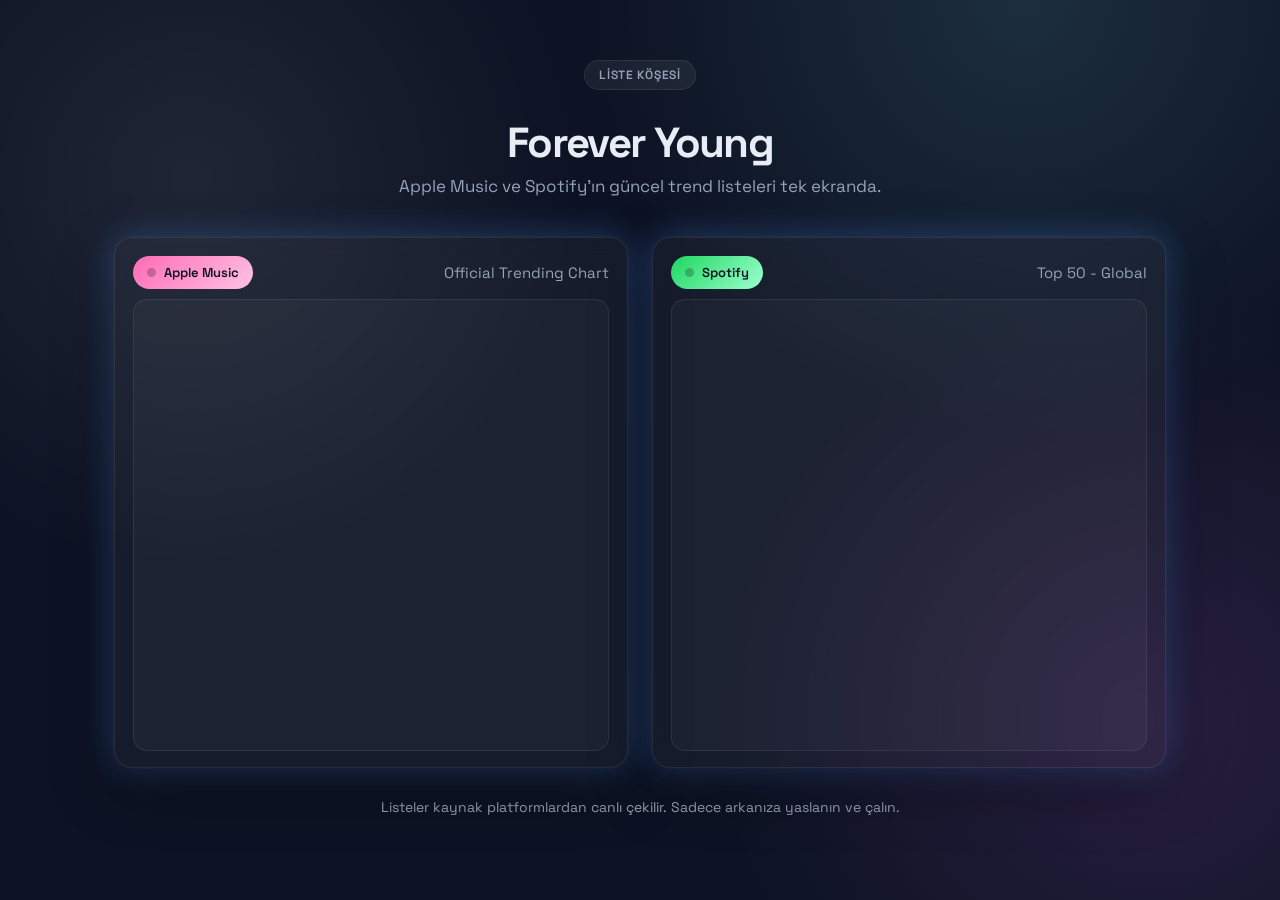
==== index.html @ 12dc8593 "1" ====
<!DOCTYPE html>
<html lang="tr">
<head>
  <meta charset="UTF-8">
  <meta name="viewport" content="width=device-width, initial-scale=1.0">
  <title>Forever Young</title>
  <link rel="preconnect" href="https://fonts.googleapis.com">
  <link rel="preconnect" href="https://fonts.gstatic.com" crossorigin>
  <link href="https://fonts.googleapis.com/css2?family=Space+Grotesk:wght@400;500;600&display=swap" rel="stylesheet">
  <link rel="stylesheet" href="style.css">
</head>
<body>
  <main class="layout">
    <header class="hero">
      <p class="eyebrow">Liste Köşesi</p>
      <h1>Forever Young</h1>
      <p class="lede">Apple Music ve Spotify'ın güncel trend listeleri tek ekranda.</p>
    </header>

    <section class="grid">
      <article class="card">
        <div class="card__top">
          <span class="pill pill--apple">Apple Music</span>
          <p class="card__title">Official Trending Chart</p>
        </div>
        <div class="frame">
          <iframe allow="autoplay *; encrypted-media *;" frameborder="0" height="450"
            src="https://embed.music.apple.com/gb/playlist/official-trending-chart/pl.8382eff1ac624044bc6a63685074797e">
          </iframe>
        </div>
      </article>

      <article class="card">
        <div class="card__top">
          <span class="pill pill--spotify">Spotify</span>
          <p class="card__title">Top 50 - Global</p>
        </div>
        <div class="frame">
          <iframe
            src="https://open.spotify.com/embed/playlist/37i9dQZEVXbNG2KDcFcKOF?utm_source=generator"
            width="100%" height="450" frameborder="0"
            allow="autoplay; clipboard-write; encrypted-media; fullscreen; picture-in-picture">
          </iframe>
        </div>
      </article>
    </section>

    <p class="caption">Listeler kaynak platformlardan canlı çekilir. Sadece arkanıza yaslanın ve çalın.</p>
  </main>
</body>
</html>
---- style.css ----
:root {
    --bg: #0d1324;
    --panel: rgba(255, 255, 255, 0.04);
    --stroke: rgba(255, 255, 255, 0.08);
    --glow: rgba(86, 151, 255, 0.35);
    --text: #e8ecf4;
    --muted: #94a3b8;
    --accent: #88f1ff;
    --accent-2: #e86bff;
}

* {
    box-sizing: border-box;
}

body {
    margin: 0;
    min-height: 100vh;
    font-family: 'Space Grotesk', 'Manrope', sans-serif;
    background: radial-gradient(circle at 15% 20%, rgba(255, 255, 255, 0.08), transparent 30%),
                radial-gradient(circle at 80% 0%, rgba(136, 241, 255, 0.12), transparent 32%),
                radial-gradient(circle at 90% 80%, rgba(232, 107, 255, 0.12), transparent 32%),
                var(--bg);
    color: var(--text);
}

.layout {
    max-width: 1100px;
    margin: 0 auto;
    padding: 48px 24px 64px;
}

.hero {
    text-align: center;
    margin-bottom: 40px;
}

.eyebrow {
    display: inline-flex;
    align-items: center;
    gap: 8px;
    padding: 6px 14px;
    border-radius: 999px;
    background: rgba(255, 255, 255, 0.06);
    border: 1px solid var(--stroke);
    color: var(--muted);
    letter-spacing: 0.06em;
    text-transform: uppercase;
    font-size: 12px;
    font-weight: 600;
}

.hero h1 {
    margin: 14px 0 6px;
    font-size: 42px;
    letter-spacing: -0.04em;
}

.lede {
    margin: 0 auto;
    max-width: 540px;
    color: var(--muted);
    font-size: 17px;
}

.grid {
    display: grid;
    grid-template-columns: repeat(auto-fit, minmax(320px, 1fr));
    gap: 24px;
}

.card {
    background: var(--panel);
    border: 1px solid var(--stroke);
    border-radius: 18px;
    padding: 18px 18px 16px;
    box-shadow:
        0 20px 60px rgba(0, 0, 0, 0.35),
        0 0 0 1px rgba(255, 255, 255, 0.02),
        0 0 35px 0 var(--glow);
    backdrop-filter: blur(10px);
    transition: transform 160ms ease, box-shadow 160ms ease, border-color 160ms ease;
}

.card:hover {
    transform: translateY(-4px);
    border-color: rgba(255, 255, 255, 0.18);
    box-shadow:
        0 26px 70px rgba(0, 0, 0, 0.45),
        0 0 0 1px rgba(255, 255, 255, 0.05),
        0 0 45px 0 var(--glow);
}

.card__top {
    display: flex;
    justify-content: space-between;
    align-items: center;
    gap: 12px;
    margin-bottom: 10px;
}

.card__title {
    margin: 0;
    color: var(--muted);
    font-size: 15px;
}

.pill {
    display: inline-flex;
    align-items: center;
    gap: 8px;
    padding: 8px 14px;
    border-radius: 999px;
    font-weight: 600;
    font-size: 13px;
    color: #0d1324;
    background: linear-gradient(135deg, #fff, var(--accent));
}

.pill::before {
    content: "";
    width: 9px;
    height: 9px;
    border-radius: 50%;
    background: #0d1324;
    opacity: 0.25;
}

.pill--spotify {
    background: linear-gradient(135deg, #1ed760, #9cffd0);
}

.pill--apple {
    background: linear-gradient(135deg, #ff6bb5, #ffc2e4);
}

.frame {
    border-radius: 14px;
    overflow: hidden;
    border: 1px solid var(--stroke);
    background: rgba(255, 255, 255, 0.03);
}

.frame iframe {
    width: 100%;
    border: none;
    display: block;
}

.caption {
    margin-top: 30px;
    text-align: center;
    color: var(--muted);
    font-size: 14px;
}

@media (max-width: 700px) {
    .hero h1 {
        font-size: 32px;
    }

    .lede {
        font-size: 15px;
    }
}
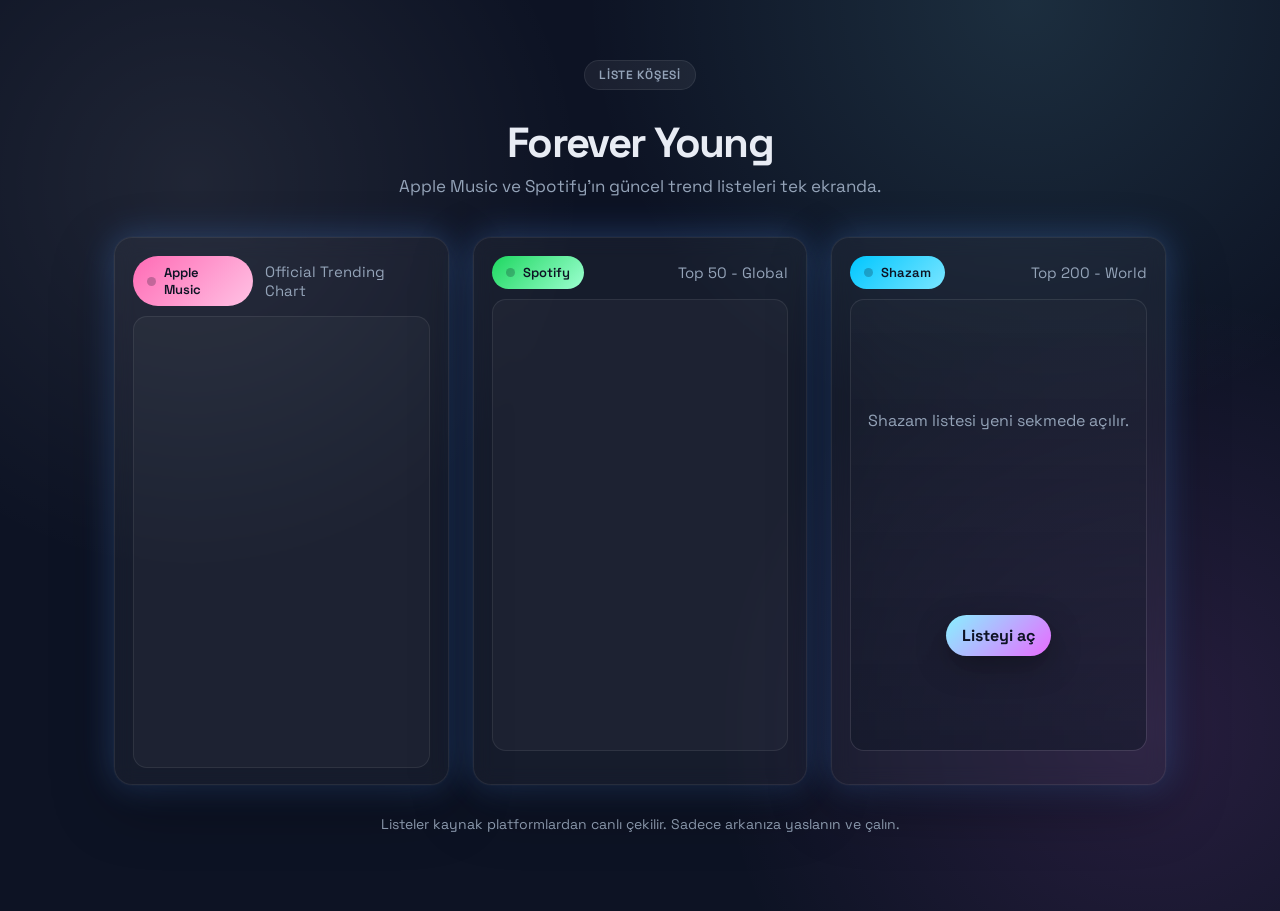
==== commit 95a694ca: "2" ====
--- a/index.html
+++ b/index.html
@@ -43,6 +43,24 @@
           </iframe>
         </div>
       </article>
+
+      <article class="card">
+        <div class="card__top">
+          <span class="pill pill--shazam">Shazam</span>
+          <p class="card__title">Top 200 - World</p>
+        </div>
+        <div class="frame frame--fallback">
+          <iframe
+            src="https://www.shazam.com/charts/top-200/world"
+            width="100%" height="450" frameborder="0"
+            allow="fullscreen">
+          </iframe>
+          <div class="frame__overlay">
+            <p>Shazam listesi yeni sekmede açılır.</p>
+            <a class="cta" href="https://www.shazam.com/charts/top-200/world" target="_blank" rel="noopener">Listeyi aç</a>
+          </div>
+        </div>
+      </article>
     </section>
 
     <p class="caption">Listeler kaynak platformlardan canlı çekilir. Sadece arkanıza yaslanın ve çalın.</p>
--- a/style.css
+++ b/style.css
@@ -134,6 +134,10 @@
     background: linear-gradient(135deg, #ff6bb5, #ffc2e4);
 }
 
+.pill--shazam {
+    background: linear-gradient(135deg, #00c7ff, #7ae5ff);
+}
+
 .frame {
     border-radius: 14px;
     overflow: hidden;
@@ -147,6 +151,42 @@
     display: block;
 }
 
+.frame--fallback {
+    position: relative;
+    min-height: 120px;
+}
+
+.frame__overlay {
+    position: absolute;
+    inset: 0;
+    display: grid;
+    place-items: center;
+    text-align: center;
+    padding: 16px;
+    background: linear-gradient(180deg, rgba(13, 19, 36, 0.15), rgba(13, 19, 36, 0.55));
+    color: var(--muted);
+    gap: 12px;
+    pointer-events: none;
+}
+
+.frame__overlay .cta {
+    display: inline-flex;
+    align-items: center;
+    justify-content: center;
+    padding: 10px 16px;
+    border-radius: 999px;
+    background: linear-gradient(135deg, var(--accent), var(--accent-2));
+    color: #0d1324;
+    font-weight: 700;
+    text-decoration: none;
+    box-shadow: 0 10px 30px rgba(0, 0, 0, 0.35);
+    pointer-events: auto;
+}
+
+.frame__overlay .cta:hover {
+    transform: translateY(-1px);
+}
+
 .caption {
     margin-top: 30px;
     text-align: center;
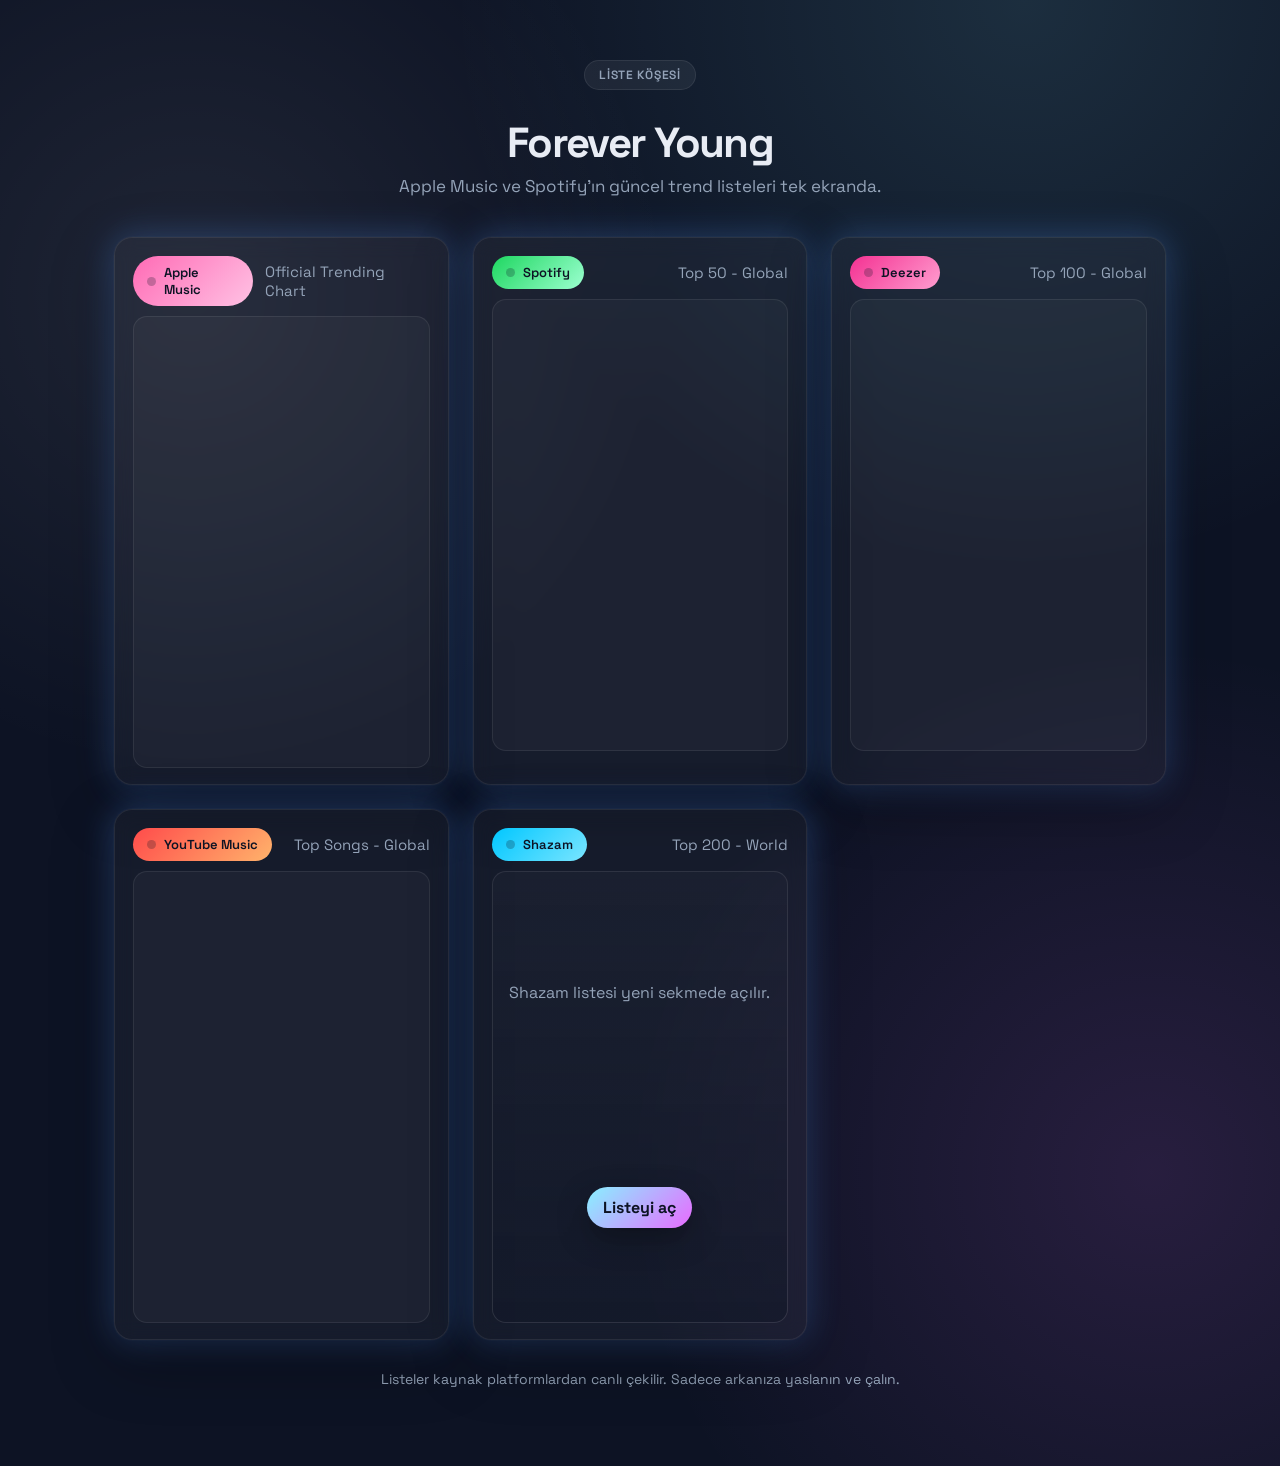
==== commit 44c31817: "3" ====
--- a/index.html
+++ b/index.html
@@ -46,6 +46,37 @@
 
       <article class="card">
         <div class="card__top">
+          <span class="pill pill--deezer">Deezer</span>
+          <p class="card__title">Top 100 - Global</p>
+        </div>
+        <div class="frame">
+          <iframe
+            src="https://widget.deezer.com/widget/dark/playlist/1313621735"
+            width="100%" height="450" frameborder="0"
+            allow="clipboard-write; encrypted-media">
+          </iframe>
+        </div>
+      </article>
+
+      <article class="card">
+        <div class="card__top">
+          <span class="pill pill--ytmusic">YouTube Music</span>
+          <p class="card__title">Top Songs - Global</p>
+        </div>
+        <div class="frame">
+          <iframe
+            width="100%" height="450"
+            src="https://www.youtube.com/embed/videoseries?list=PLFgquLnL59alCl_2TQvOiD5Vgm1hCaGSI"
+            title="YouTube Music Top Songs"
+            frameborder="0"
+            allow="accelerometer; autoplay; clipboard-write; encrypted-media; gyroscope; picture-in-picture; web-share"
+            allowfullscreen>
+          </iframe>
+        </div>
+      </article>
+
+      <article class="card">
+        <div class="card__top">
           <span class="pill pill--shazam">Shazam</span>
           <p class="card__title">Top 200 - World</p>
         </div>
--- a/style.css
+++ b/style.css
@@ -134,6 +134,14 @@
     background: linear-gradient(135deg, #ff6bb5, #ffc2e4);
 }
 
+.pill--deezer {
+    background: linear-gradient(135deg, #f43192, #ff9dcf);
+}
+
+.pill--ytmusic {
+    background: linear-gradient(135deg, #ff4b4b, #ffb36b);
+}
+
 .pill--shazam {
     background: linear-gradient(135deg, #00c7ff, #7ae5ff);
 }
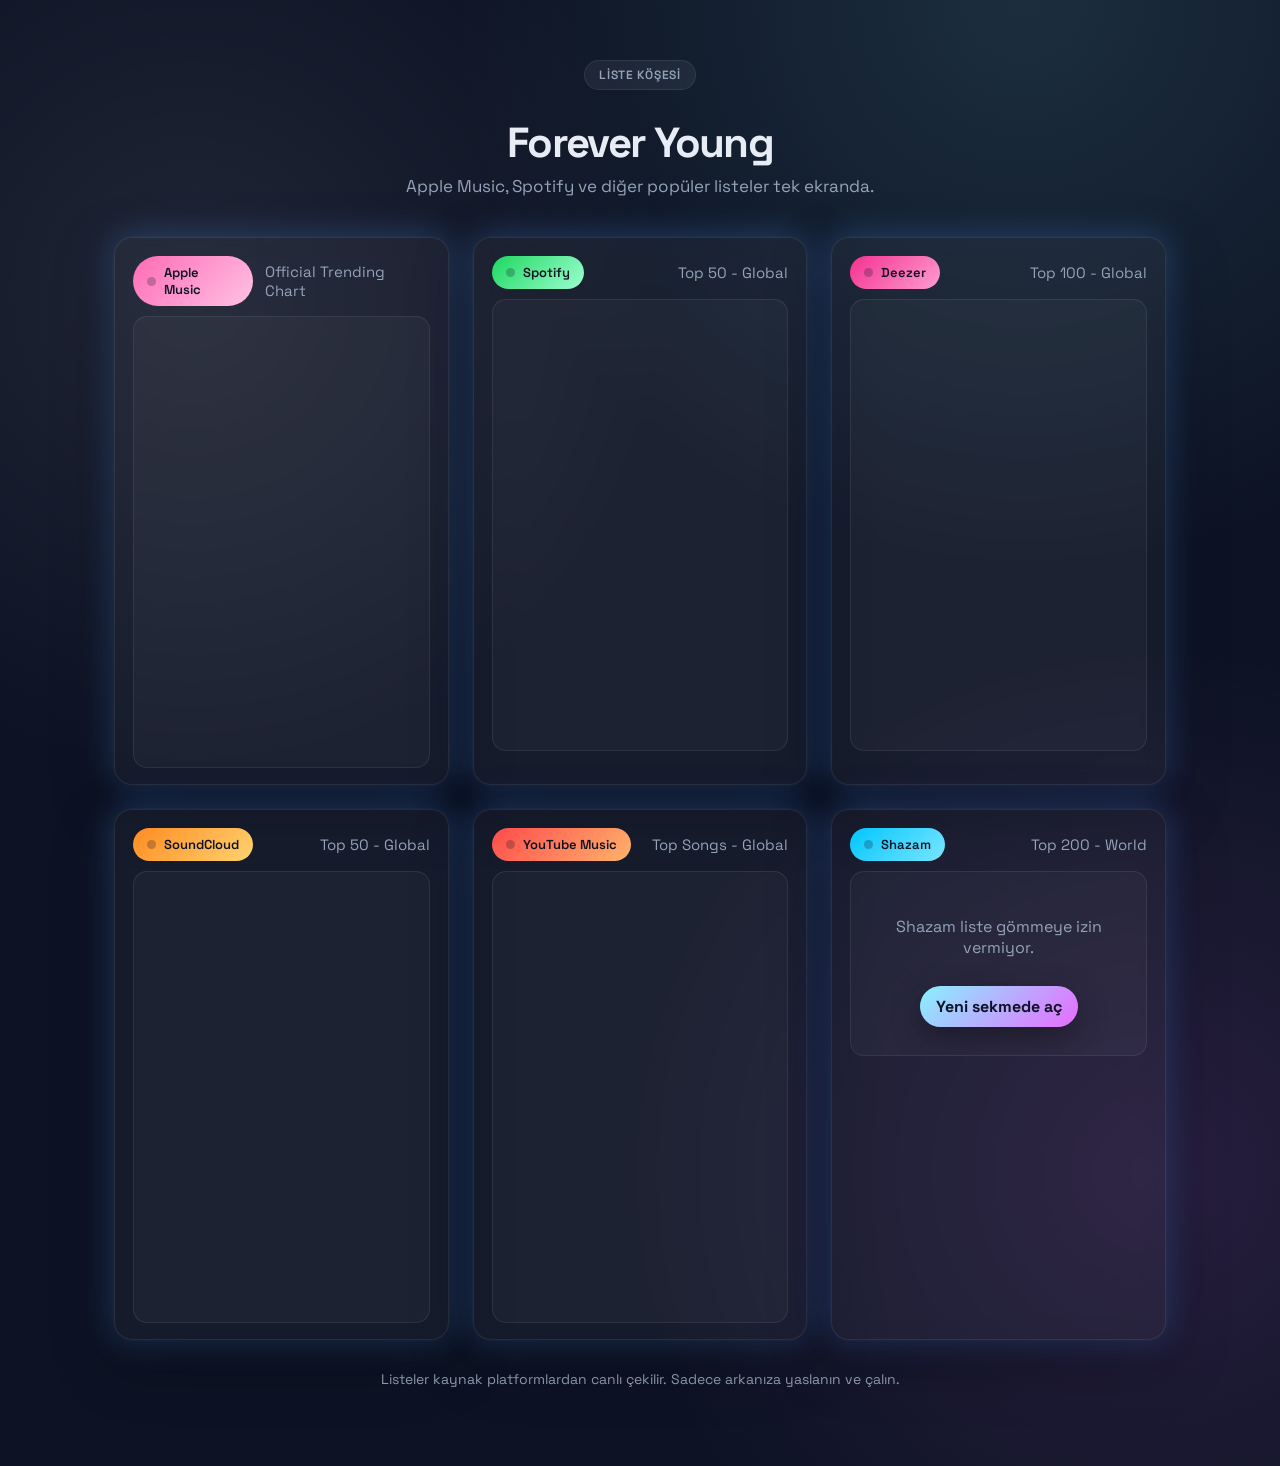
==== commit b5fbddf0: "4" ====
--- a/index.html
+++ b/index.html
@@ -1,5 +1,5 @@
-<!DOCTYPE html>
-<html lang="tr">
+<!DOCTYPE html>
+<html lang="tr">
 <head>
   <meta charset="UTF-8">
   <meta name="viewport" content="width=device-width, initial-scale=1.0">
@@ -14,7 +14,7 @@
     <header class="hero">
       <p class="eyebrow">Liste Köşesi</p>
       <h1>Forever Young</h1>
-      <p class="lede">Apple Music ve Spotify'ın güncel trend listeleri tek ekranda.</p>
+      <p class="lede">Apple Music, Spotify ve diğer popüler listeler tek ekranda.</p>
     </header>
 
     <section class="grid">
@@ -60,6 +60,19 @@
 
       <article class="card">
         <div class="card__top">
+          <span class="pill pill--soundcloud">SoundCloud</span>
+          <p class="card__title">Top 50 - Global</p>
+        </div>
+        <div class="frame">
+          <iframe
+            width="100%" height="450" scrolling="no"
+            src="https://w.soundcloud.com/player/?url=https%3A//soundcloud.com/soundcloud-charts/top-50-global&color=%23ff5500&auto_play=false&hide_related=true&show_comments=false&show_user=true&show_reposts=false&show_teaser=false&visual=true">
+          </iframe>
+        </div>
+      </article>
+
+      <article class="card">
+        <div class="card__top">
           <span class="pill pill--ytmusic">YouTube Music</span>
           <p class="card__title">Top Songs - Global</p>
         </div>
@@ -80,16 +93,9 @@
           <span class="pill pill--shazam">Shazam</span>
           <p class="card__title">Top 200 - World</p>
         </div>
-        <div class="frame frame--fallback">
-          <iframe
-            src="https://www.shazam.com/charts/top-200/world"
-            width="100%" height="450" frameborder="0"
-            allow="fullscreen">
-          </iframe>
-          <div class="frame__overlay">
-            <p>Shazam listesi yeni sekmede açılır.</p>
-            <a class="cta" href="https://www.shazam.com/charts/top-200/world" target="_blank" rel="noopener">Listeyi aç</a>
-          </div>
+        <div class="frame frame--static">
+          <p class="frame__text">Shazam liste gömmeye izin vermiyor.</p>
+          <a class="cta" href="https://www.shazam.com/charts/top-200/world" target="_blank" rel="noopener">Yeni sekmede aç</a>
         </div>
       </article>
     </section>
--- a/style.css
+++ b/style.css
@@ -138,6 +138,10 @@
     background: linear-gradient(135deg, #f43192, #ff9dcf);
 }
 
+.pill--soundcloud {
+    background: linear-gradient(135deg, #ff8b22, #ffd36f);
+}
+
 .pill--ytmusic {
     background: linear-gradient(135deg, #ff4b4b, #ffb36b);
 }
@@ -159,25 +163,19 @@
     display: block;
 }
 
-.frame--fallback {
-    position: relative;
-    min-height: 120px;
-}
-
-.frame__overlay {
-    position: absolute;
-    inset: 0;
+.frame--static {
     display: grid;
     place-items: center;
+    gap: 12px;
+    padding: 28px 18px;
     text-align: center;
-    padding: 16px;
-    background: linear-gradient(180deg, rgba(13, 19, 36, 0.15), rgba(13, 19, 36, 0.55));
-    color: var(--muted);
-    gap: 12px;
-    pointer-events: none;
-}
-
-.frame__overlay .cta {
+}
+
+.frame__text {
+    color: var(--muted);
+}
+
+.cta {
     display: inline-flex;
     align-items: center;
     justify-content: center;
@@ -188,10 +186,9 @@
     font-weight: 700;
     text-decoration: none;
     box-shadow: 0 10px 30px rgba(0, 0, 0, 0.35);
-    pointer-events: auto;
-}
-
-.frame__overlay .cta:hover {
+}
+
+.cta:hover {
     transform: translateY(-1px);
 }
 
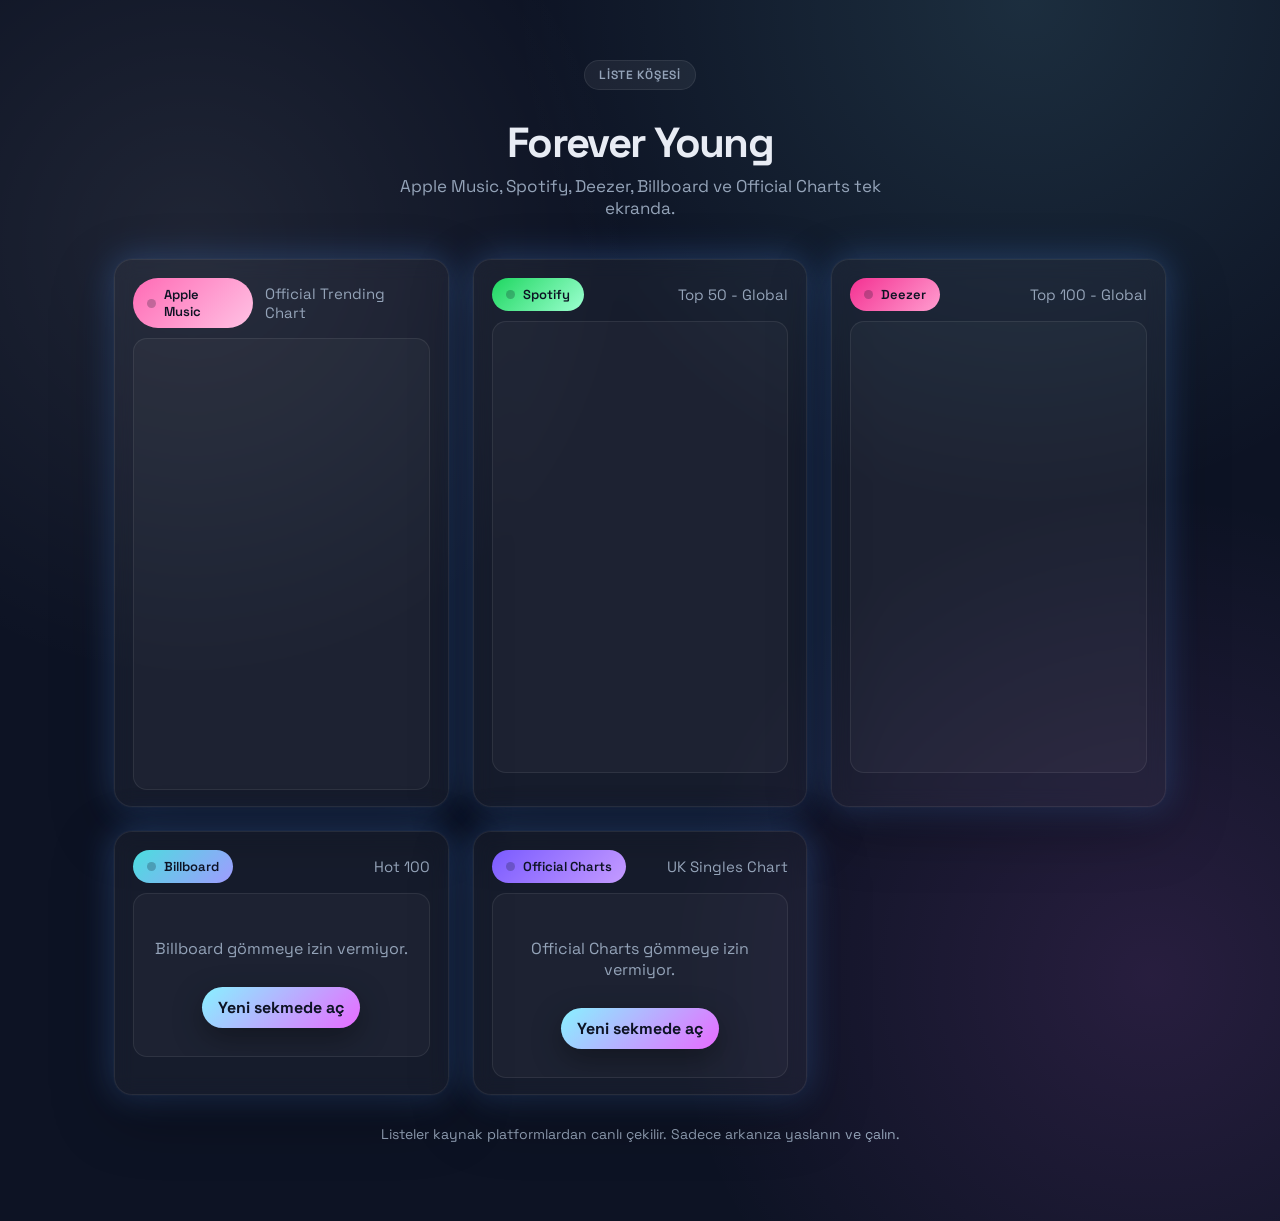
==== commit 4fca7cff: "5" ====
--- a/index.html
+++ b/index.html
@@ -14,7 +14,7 @@
     <header class="hero">
       <p class="eyebrow">Liste Köşesi</p>
       <h1>Forever Young</h1>
-      <p class="lede">Apple Music, Spotify ve diğer popüler listeler tek ekranda.</p>
+      <p class="lede">Apple Music, Spotify, Deezer, Billboard ve Official Charts tek ekranda.</p>
     </header>
 
     <section class="grid">
@@ -51,7 +51,7 @@
         </div>
         <div class="frame">
           <iframe
-            src="https://widget.deezer.com/widget/dark/playlist/1313621735"
+            src="https://widget.deezer.com/widget/dark/playlist/2099157264"
             width="100%" height="450" frameborder="0"
             allow="clipboard-write; encrypted-media">
           </iframe>
@@ -60,42 +60,23 @@
 
       <article class="card">
         <div class="card__top">
-          <span class="pill pill--soundcloud">SoundCloud</span>
-          <p class="card__title">Top 50 - Global</p>
+          <span class="pill pill--billboard">Billboard</span>
+          <p class="card__title">Hot 100</p>
         </div>
-        <div class="frame">
-          <iframe
-            width="100%" height="450" scrolling="no"
-            src="https://w.soundcloud.com/player/?url=https%3A//soundcloud.com/soundcloud-charts/top-50-global&color=%23ff5500&auto_play=false&hide_related=true&show_comments=false&show_user=true&show_reposts=false&show_teaser=false&visual=true">
-          </iframe>
+        <div class="frame frame--static">
+          <p class="frame__text">Billboard gömmeye izin vermiyor.</p>
+          <a class="cta" href="https://www.billboard.com/charts/hot-100/" target="_blank" rel="noopener">Yeni sekmede aç</a>
         </div>
       </article>
 
       <article class="card">
         <div class="card__top">
-          <span class="pill pill--ytmusic">YouTube Music</span>
-          <p class="card__title">Top Songs - Global</p>
-        </div>
-        <div class="frame">
-          <iframe
-            width="100%" height="450"
-            src="https://www.youtube.com/embed/videoseries?list=PLFgquLnL59alCl_2TQvOiD5Vgm1hCaGSI"
-            title="YouTube Music Top Songs"
-            frameborder="0"
-            allow="accelerometer; autoplay; clipboard-write; encrypted-media; gyroscope; picture-in-picture; web-share"
-            allowfullscreen>
-          </iframe>
-        </div>
-      </article>
-
-      <article class="card">
-        <div class="card__top">
-          <span class="pill pill--shazam">Shazam</span>
-          <p class="card__title">Top 200 - World</p>
+          <span class="pill pill--officialcharts">Official Charts</span>
+          <p class="card__title">UK Singles Chart</p>
         </div>
         <div class="frame frame--static">
-          <p class="frame__text">Shazam liste gömmeye izin vermiyor.</p>
-          <a class="cta" href="https://www.shazam.com/charts/top-200/world" target="_blank" rel="noopener">Yeni sekmede aç</a>
+          <p class="frame__text">Official Charts gömmeye izin vermiyor.</p>
+          <a class="cta" href="https://www.officialcharts.com/charts/singles-chart/" target="_blank" rel="noopener">Yeni sekmede aç</a>
         </div>
       </article>
     </section>
--- a/style.css
+++ b/style.css
@@ -138,16 +138,12 @@
     background: linear-gradient(135deg, #f43192, #ff9dcf);
 }
 
-.pill--soundcloud {
-    background: linear-gradient(135deg, #ff8b22, #ffd36f);
-}
-
-.pill--ytmusic {
-    background: linear-gradient(135deg, #ff4b4b, #ffb36b);
-}
-
-.pill--shazam {
-    background: linear-gradient(135deg, #00c7ff, #7ae5ff);
+.pill--billboard {
+    background: linear-gradient(135deg, #4adede, #a09bff);
+}
+
+.pill--officialcharts {
+    background: linear-gradient(135deg, #7a5bff, #c59bff);
 }
 
 .frame {
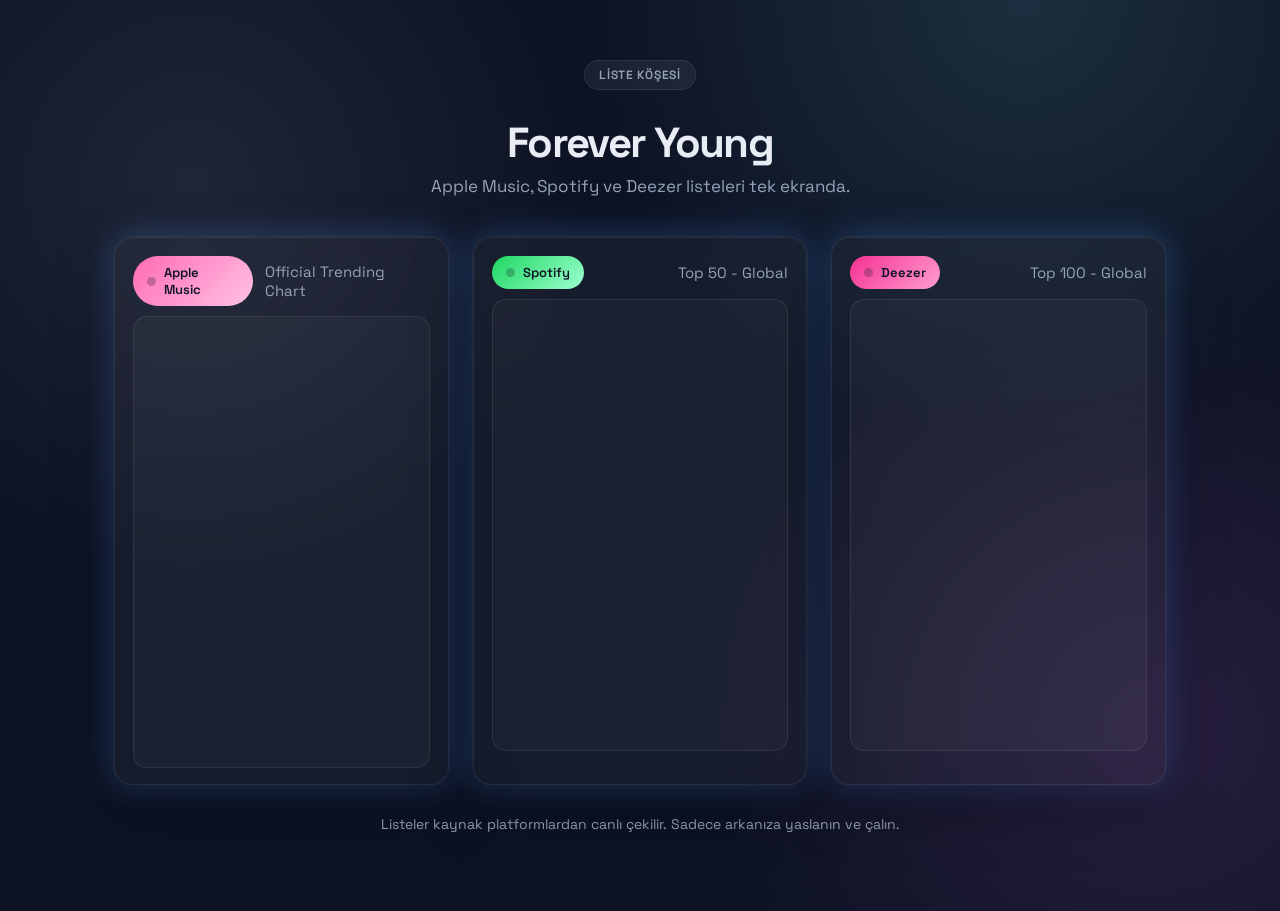
==== commit 3577de35: "6" ====
--- a/index.html
+++ b/index.html
@@ -14,7 +14,7 @@
     <header class="hero">
       <p class="eyebrow">Liste Köşesi</p>
       <h1>Forever Young</h1>
-      <p class="lede">Apple Music, Spotify, Deezer, Billboard ve Official Charts tek ekranda.</p>
+      <p class="lede">Apple Music, Spotify ve Deezer listeleri tek ekranda.</p>
     </header>
 
     <section class="grid">
@@ -51,32 +51,10 @@
         </div>
         <div class="frame">
           <iframe
-            src="https://widget.deezer.com/widget/dark/playlist/2099157264"
+            src="https://widget.deezer.com/widget/dark/playlist/3155776842"
             width="100%" height="450" frameborder="0"
             allow="clipboard-write; encrypted-media">
           </iframe>
-        </div>
-      </article>
-
-      <article class="card">
-        <div class="card__top">
-          <span class="pill pill--billboard">Billboard</span>
-          <p class="card__title">Hot 100</p>
-        </div>
-        <div class="frame frame--static">
-          <p class="frame__text">Billboard gömmeye izin vermiyor.</p>
-          <a class="cta" href="https://www.billboard.com/charts/hot-100/" target="_blank" rel="noopener">Yeni sekmede aç</a>
-        </div>
-      </article>
-
-      <article class="card">
-        <div class="card__top">
-          <span class="pill pill--officialcharts">Official Charts</span>
-          <p class="card__title">UK Singles Chart</p>
-        </div>
-        <div class="frame frame--static">
-          <p class="frame__text">Official Charts gömmeye izin vermiyor.</p>
-          <a class="cta" href="https://www.officialcharts.com/charts/singles-chart/" target="_blank" rel="noopener">Yeni sekmede aç</a>
         </div>
       </article>
     </section>
--- a/style.css
+++ b/style.css
@@ -138,14 +138,6 @@
     background: linear-gradient(135deg, #f43192, #ff9dcf);
 }
 
-.pill--billboard {
-    background: linear-gradient(135deg, #4adede, #a09bff);
-}
-
-.pill--officialcharts {
-    background: linear-gradient(135deg, #7a5bff, #c59bff);
-}
-
 .frame {
     border-radius: 14px;
     overflow: hidden;
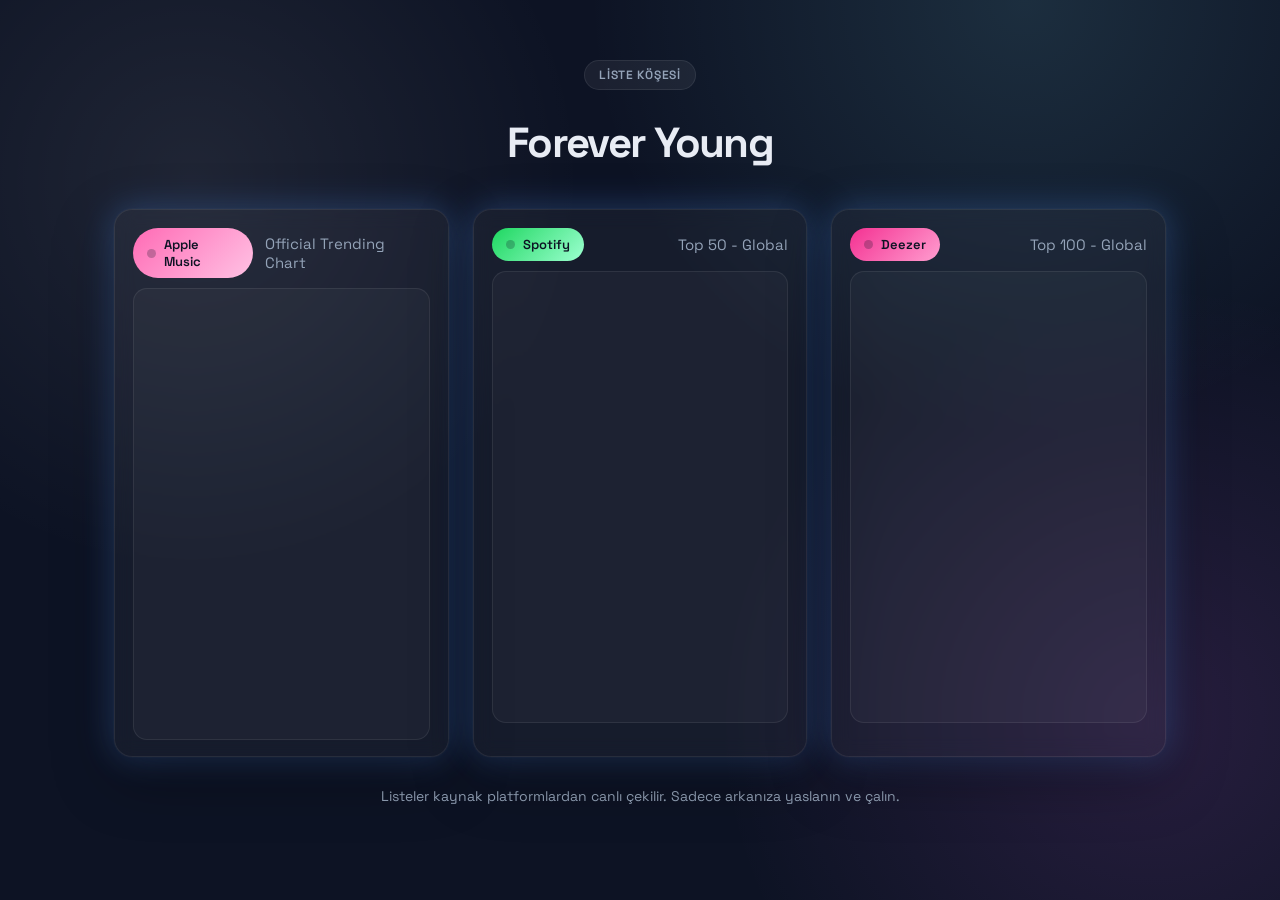
==== commit 9ec6112c: "7" ====
--- a/index.html
+++ b/index.html
@@ -14,7 +14,6 @@
     <header class="hero">
       <p class="eyebrow">Liste Köşesi</p>
       <h1>Forever Young</h1>
-      <p class="lede">Apple Music, Spotify ve Deezer listeleri tek ekranda.</p>
     </header>
 
     <section class="grid">
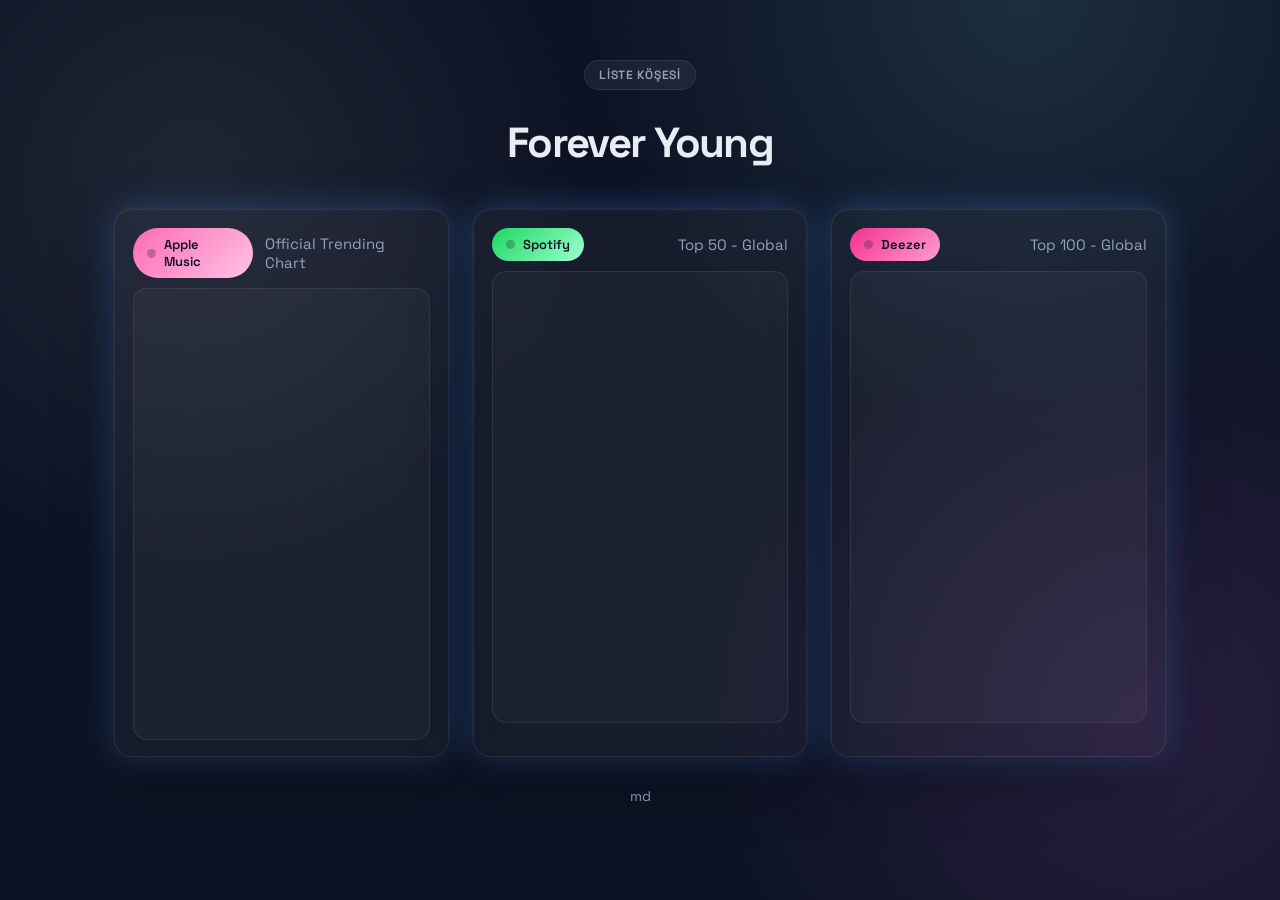
==== commit ed296458: "9" ====
--- a/index.html
+++ b/index.html
@@ -58,7 +58,7 @@
       </article>
     </section>
 
-    <p class="caption">Listeler kaynak platformlardan canlı çekilir. Sadece arkanıza yaslanın ve çalın.</p>
+    <p class="caption">md</p>
   </main>
 </body>
 </html>
